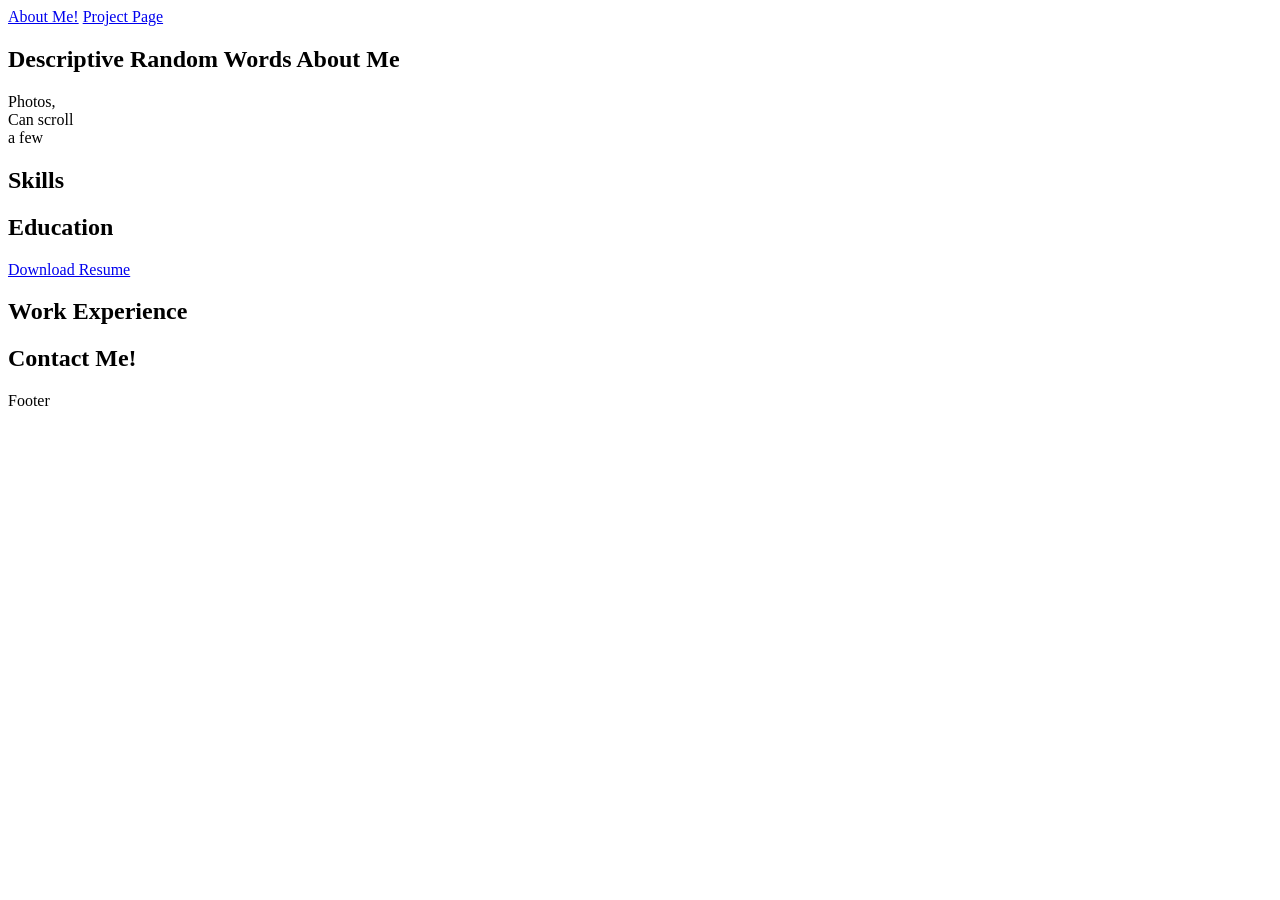
==== index.html @ 54cfce64 "Add files via upload" ====
<!DOCTYPE html>
<html lang="en">
  <head>
    <meta charset="utf-8" />
    <meta name="viewport" content="width=device-width, initial-scale=1.0" />
    <title>Home Page</title>
    <link rel="preconnect" href="https://fonts.googleapis.com" />
    <link rel="preconnect" href="https://fonts.gstatic.com" crossorigin />
    <link href="https://fonts.googleapis.com/css2?family=Playfair+Display:wght@700&family=Lato:wght@300;400;700&display=swap" rel="stylesheet" />
    <link rel="stylesheet" href="scripts/index.css" />
  </head>

  <body>

    <!-- Top nav bar -->
    <header class="top-bar">
      <a href="#about" class="top-link">About Me!</a>
      <a href="projects.html" class="top-link top-right">Project Page</a>
    </header>

    <div class="page-wrapper">

      <!-- ===== ABOUT SECTION ===== -->
      <section class="card" id="about">
        <div class="about-grid">
          <div class="about-text">
            <h1 id="aboutHeading">Descriptive Random Words About Me</h1>
            <p id="aboutBasic" class="about-basic"></p>
          </div>
          <div class="photo-box">
            <div class="photo-scroll" id="photoScroll">
              <!-- Photos injected by JS -->
              <div class="photo-placeholder">Photos,<br/>Can scroll<br/>a few</div>
            </div>
          </div>
        </div>
      </section>

      <!-- ===== SKILLS SECTION ===== -->
      <section class="card" id="skills">
        <h2 class="section-title">Skills</h2>
        <div class="skills-grid" id="skillsGrid">
          <!-- Skill columns injected by JS -->
        </div>
      </section>

      <!-- ===== EXPERIENCE SECTION ===== -->
      <section class="card" id="exp">
        <div class="exp-grid">
          <div class="exp-col">
            <h2 class="col-heading">Education</h2>
            <ul id="eduList" class="plain-list"></ul>
            <a href="#" class="resume-btn" id="resumeBtn">Download Resume</a>
          </div>
          <div class="exp-col">
            <h2 class="col-heading">Work Experience</h2>
            <ul id="workList" class="plain-list"></ul>
          </div>
        </div>
      </section>

      <!-- ===== CONTACT SECTION ===== -->
      <section class="card" id="contact">
        <h2 class="col-heading">Contact Me!</h2>
        <div id="contactArea" class="contact-area">
          <!-- Contact content injected by JS -->
        </div>
      </section>

      <footer class="footer">
        <p id="footerTxt">Footer</p>
      </footer>

    </div><!-- end .page-wrapper -->

    <script src="scripts/index.js" defer></script>
  </body>
</html>
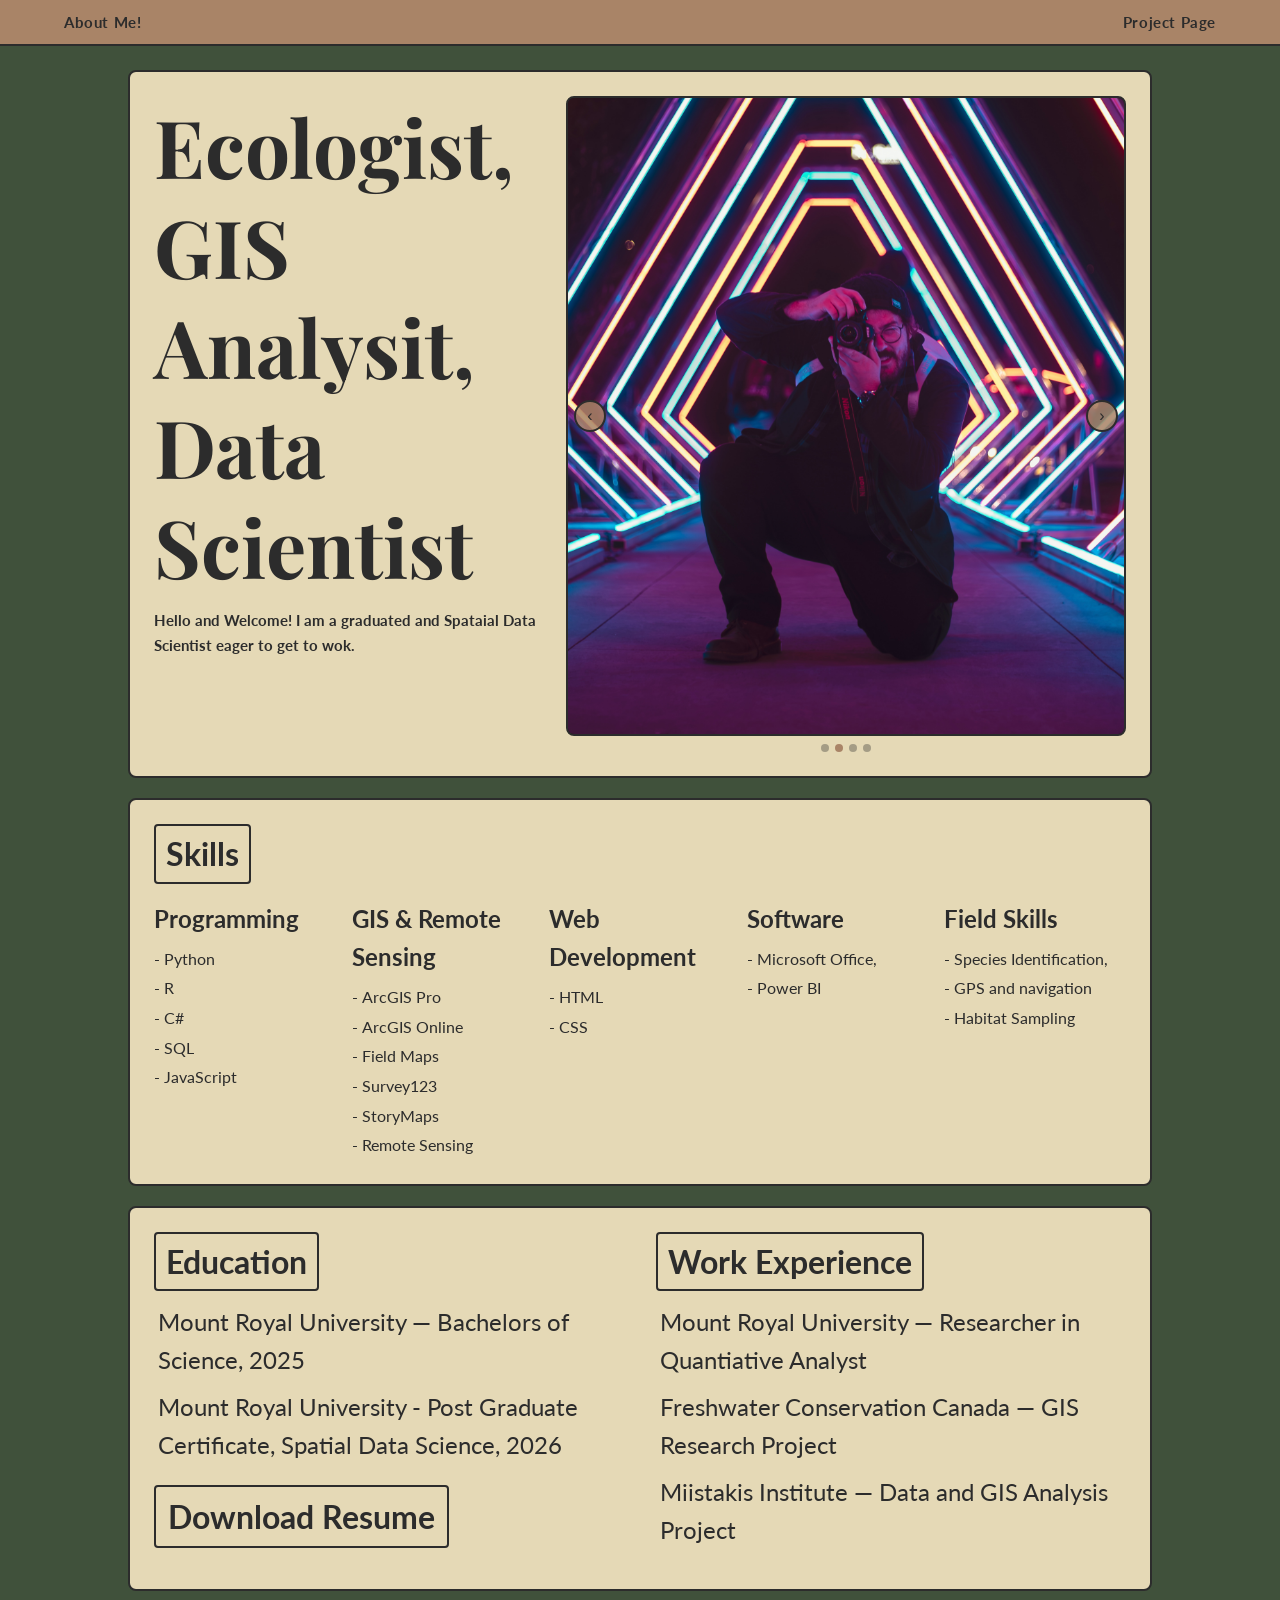
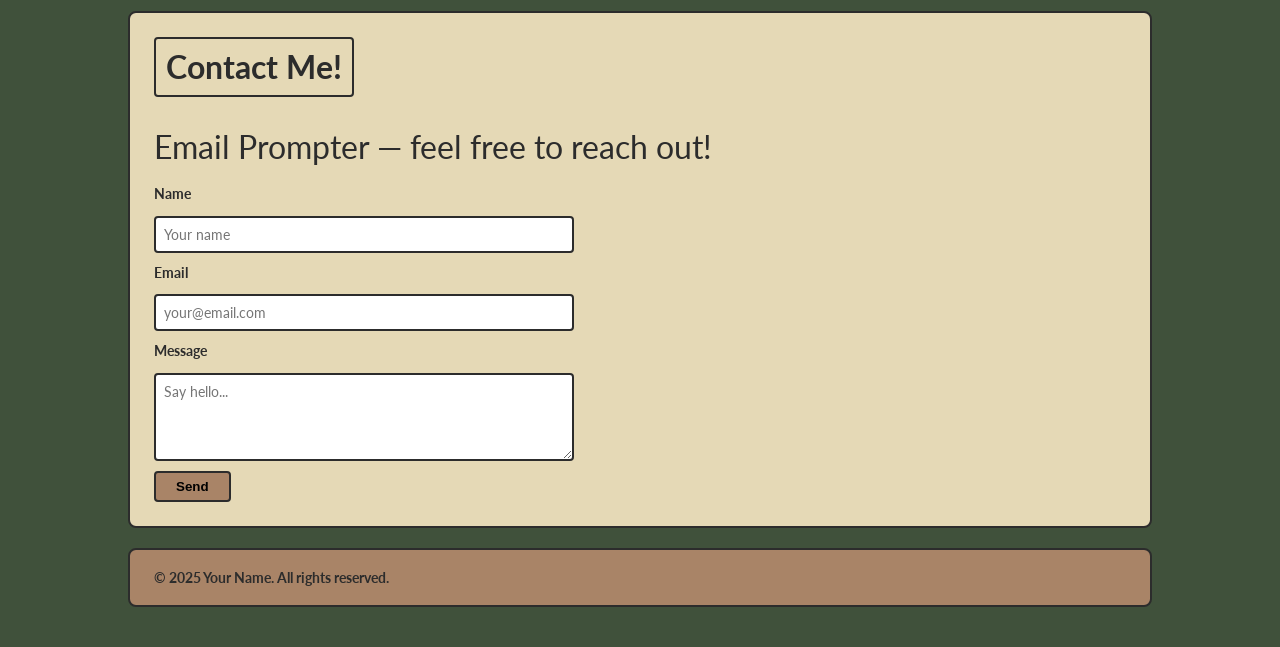
==== commit 0b56d717: "Update stylesheet and script paths to uppercase 'Scripts'" ====
--- a/index.html
+++ b/index.html
@@ -7,7 +7,7 @@
     <link rel="preconnect" href="https://fonts.googleapis.com" />
     <link rel="preconnect" href="https://fonts.gstatic.com" crossorigin />
     <link href="https://fonts.googleapis.com/css2?family=Playfair+Display:wght@700&family=Lato:wght@300;400;700&display=swap" rel="stylesheet" />
-    <link rel="stylesheet" href="scripts/index.css" />
+    <link rel="stylesheet" href="Scripts/index.css" />
   </head>
 
   <body>
@@ -73,6 +73,6 @@
 
     </div><!-- end .page-wrapper -->
 
-    <script src="scripts/index.js" defer></script>
+    <script src="Scripts/index.js" defer></script>
   </body>
 </html>
--- a/Scripts/index.css
+++ b/Scripts/index.css
@@ -0,0 +1,358 @@
+/* ==================================================
+   CSS VARIABLES — earthy natural palette
+   ============================================================== */
+:root {
+  --bg:          #40513B;   /* deep forest green — page background */
+  --card:        #E5D9B6;   /* warm parchment — card backgrounds   */
+  --header:      #a98467;   /* warm tan — header / footer           */
+  --accent:      #609966;   /* mid-green — heading underlines, btns */
+  --text-dark:   #2c2c2c;   /* near-black body text                 */
+  --text-light:  #f5f0e8;   /* off-white for header text            */
+  --border:      #2c2c2c;   /* dark border                          */
+  --radius:      8px;
+  --font-display: 'Playfair Display', Georgia, serif;
+  --font-body:    'Lato', Arial, sans-serif;
+}
+
+/* ========================================================
+   RESET
+   ==================================================== */
+*, *::before, *::after {
+  margin: 0;
+  padding: 0;
+  box-sizing: border-box;
+}
+
+html { scroll-behavior: smooth; }
+
+body {
+  background-color: var(--bg);
+  font-family: var(--font-body);
+  color: var(--text-dark);
+  line-height: 1.6;
+}
+
+a { color: inherit; text-decoration: none; }
+
+/* ================================================
+   TOP NAVIGATION BAR
+   ================================================ */
+.top-bar {
+  display: flex;
+  justify-content: space-between;
+  align-items: center;
+  background-color: var(--header);
+  border-bottom: 2px solid var(--border);
+  padding: 10px 5%;
+  position: sticky;
+  top: 0;
+  z-index: 100;
+}
+
+.top-link {
+  font-family: var(--font-body);
+  font-weight: 700;
+  font-size: 0.95rem;
+  color: var(--text-dark);
+  letter-spacing: 0.04em;
+  transition: opacity 0.2s;
+}
+.top-link:hover { opacity: 0.65; }
+
+/* ==================================================
+   PAGE WRAPPER — side margins
+   =================================================== */
+.page-wrapper {
+  
+  margin: 0 auto;
+  padding: 24px 10% 40px;
+  display: flex;
+  flex-direction: column;
+  gap: 20px;
+}
+
+/* ==================================================
+   SHARED CARD
+   ================================================== */
+.card {
+  background-color: var(--card);
+  border: 2px solid var(--border);
+  border-radius: var(--radius);
+  padding: 24px;
+}
+
+/* ===========================================================
+   ABOUT SECTION
+   ========================================== */
+.about-grid {  display: grid;
+  grid-template-columns: 1fr auto;
+  gap: 10px;
+  align-items: left;
+}
+
+.about-text h1 {
+  font-family: var(--font-display);
+  font-size: 5rem;
+  line-height: 1.25;
+  margin-bottom: 12px;
+  color: var(--text-dark);
+}
+
+.about-basic {
+  font-weight: 700;
+  font-size: 0.95rem;
+  margin-top: 8px;
+}
+
+/* Photo box — carousel */
+.photo-box {
+  width: 560px;
+  flex-shrink: 0;
+}
+
+.photo-scroll {
+  width: 560px;
+  height: 640px;
+  border: 2px solid var(--border);
+  border-radius: var(--radius);
+  overflow: hidden;
+  background: #1a1a1a;
+  position: relative;
+  display: flex;
+  align-items: center;
+  justify-content: center;
+}
+
+/* Each slide */
+.carousel-slide {
+  position: absolute;
+  inset: 0;
+  opacity: 0;
+  transition: opacity 0.6s ease;
+}
+.carousel-slide.active { opacity: 1; }
+.carousel-slide img {
+  width: 100%;
+  height: 100%;
+  object-fit: cover;
+  display: block;
+}
+
+.photo-placeholder {
+  font-size: 0.85rem;
+  color: #aaa;
+  text-align: center;
+  line-height: 1.6;
+}
+
+/* Prev / Next buttons overlaid */
+.carousel-btn {
+  position: absolute;
+  top: 50%;
+  transform: translateY(-50%);
+  background: rgba(169, 132, 103, 0.85);
+  border: 2px solid var(--border);
+  border-radius: 50%;
+  width: 32px;
+  height: 32px;
+  font-size: 1rem;
+  cursor: pointer;
+  z-index: 10;
+  display: flex;
+  align-items: center;
+  justify-content: center;
+  transition: background 0.2s;
+  color: var(--text-dark);
+}
+.carousel-btn:hover { background: var(--header); }
+.carousel-btn.prev { left: 6px; }
+.carousel-btn.next { right: 6px; }
+
+/* Dot indicators */
+.carousel-dots {
+  display: flex;
+  justify-content: center;
+  gap: 6px;
+  margin-top: 8px;
+}
+.carousel-dot {
+  width: 8px;
+  height: 8px;
+  border-radius: 50%;
+  background: var(--border);
+  opacity: 0.35;
+  cursor: pointer;
+  transition: opacity 0.2s;
+  border: none;
+  padding: 0;
+}
+.carousel-dot.active { opacity: 1; background: var(--header); }
+
+/* ========================================================
+   SKILLS SECTION
+   ================================================= */
+.section-title {
+  font-family: var(--font-body);
+  font-size: 2rem;
+  font-weight: 700;
+  border: 2px solid var(--border);
+  display: inline-block;
+  padding: 2px 10px;
+  border-radius: 4px;
+  margin-bottom: 16px;
+}
+
+.skills-grid {
+  display: grid;
+  grid-template-columns: repeat(5, 1fr);
+  gap: 16px;
+  font-size: 3rem;
+}
+
+.skill-col h3 {
+  font-size: 1.5rem;
+  font-weight: 700;
+  margin-bottom: 6px;
+  color: var(--text-dark);
+}
+
+.skill-col ul {
+  list-style: none;
+}
+
+.skill-col ul li {
+  font-size: 1rem;
+  padding: 2px 0;
+}
+
+.skill-col ul li::before {
+  content: "-";
+  margin-right: 4px;
+}
+
+/* =================================================
+   EXPERIENCE SECTION
+   ================================================== */
+.exp-grid {
+  display: grid;
+  grid-template-columns: 1fr 1fr;
+  gap: 32px;
+}
+
+.col-heading {
+  font-family: var(--font-body);
+  font-size: 2rem;
+  font-weight: 700;
+  border: 2px solid var(--border);
+  display: inline-block;
+  padding: 2px 10px;
+  margin-bottom: 12px;
+  border-radius: 4px;
+  background: transparent;
+}
+
+.plain-list {
+  list-style: none;
+  display: flex;
+  flex-direction: column;
+  gap: 8px;
+  margin-bottom: 16px;
+}
+
+.plain-list li {
+  font-size: 1.5rem;
+  padding-left: 4px;
+}
+
+.resume-btn {
+  display: inline-block;
+  border: 2px solid var(--border);
+  padding: 4px 12px;
+  border-radius: 4px;
+  font-size: 2rem;
+  font-weight: 700;
+  background: var(--card);
+  cursor: pointer;
+  transition: background 0.2s, color 0.2s;
+  margin-top: 4px;
+}
+.resume-btn:hover {
+  background: var(--header);
+}
+
+/* =========================================
+   CONTACT SECTION
+   ========================================= */
+.contact-area {
+  margin-top: 12px;
+  font-size: 2rem;
+}
+
+.contact-area form {
+  display: flex;
+  flex-direction: column;
+  gap: 10px;
+  max-width: 420px;
+}
+
+.contact-area label {
+  font-size: 0.85rem;
+  font-weight: 700;
+}
+
+.contact-area input,
+.contact-area textarea {
+  padding: 8px;
+  border: 2px solid var(--border);
+  border-radius: 4px;
+  font-family: var(--font-body);
+  font-size: 0.9rem;
+  background: #fff;
+  resize: vertical;
+}
+
+.contact-area button {
+  align-self: flex-start;
+  padding: 6px 20px;
+  background: var(--header);
+  border: 2px solid var(--border);
+  border-radius: 4px;
+  font-weight: 700;
+  cursor: pointer;
+  transition: background 0.2s;
+}
+.contact-area button:hover { background: var(--accent); color: #fff; }
+
+/* =========================================
+   FOOTER
+   ========================================= */
+.footer {
+  background-color: var(--header);
+  border: 2px solid var(--border);
+  border-radius: var(--radius);
+  padding: 16px 24px;
+  font-weight: 700;
+  font-size: 0.9rem;
+}
+
+/* =========================================
+   RESPONSIVE — collapse to single column
+   ========================================= */
+@media (max-width: 640px) {
+  .about-grid {
+    grid-template-columns: 1fr;
+  }
+  .photo-box {
+    width: 100%;
+  }
+  .photo-scroll {
+    width: 100%;
+  }
+  .exp-grid {
+    grid-template-columns: 1fr;
+    gap: 20px;
+  }
+  .skills-grid {
+    grid-template-columns: repeat(2, 1fr);
+  }
+}
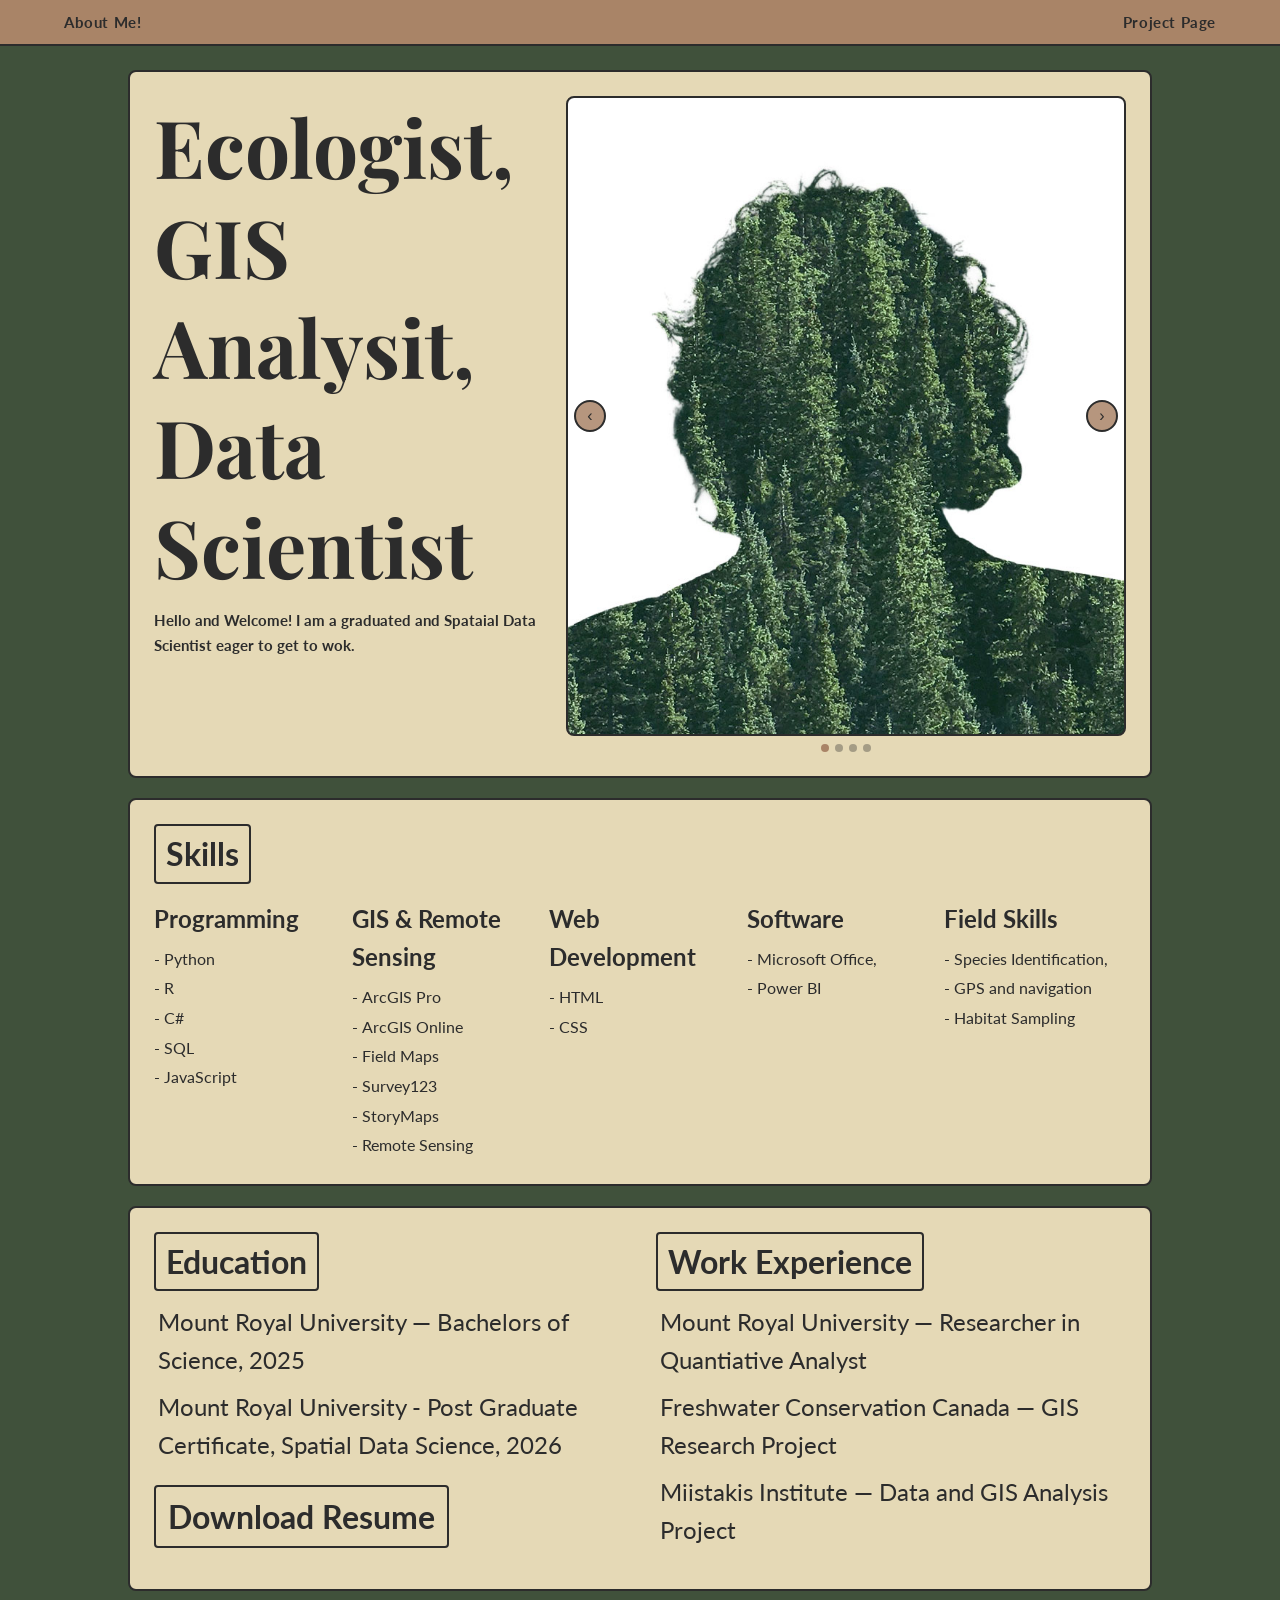
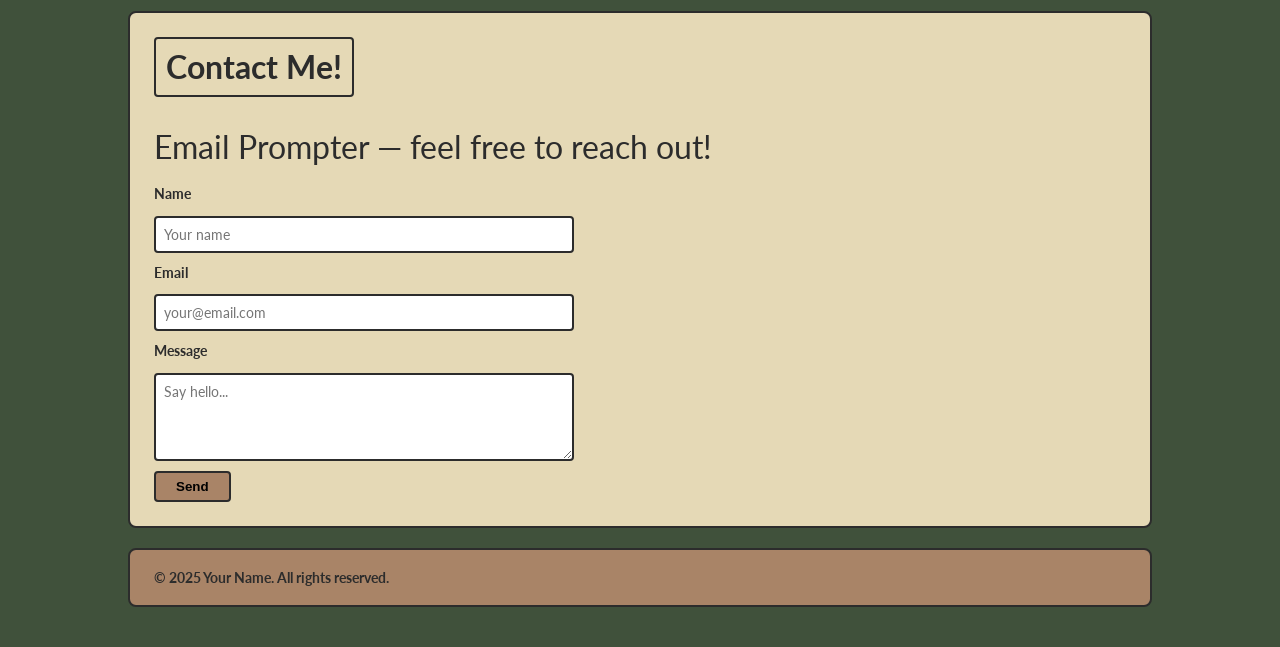
==== commit ab1ed562: "Add files via upload" ====
--- a/index.html
+++ b/index.html
@@ -68,7 +68,7 @@
       </section>
 
       <footer class="footer">
-        <p id="footerTxt">Footer</p>
+        <p id="footerTxt">foot2</p>
       </footer>
 
     </div><!-- end .page-wrapper -->
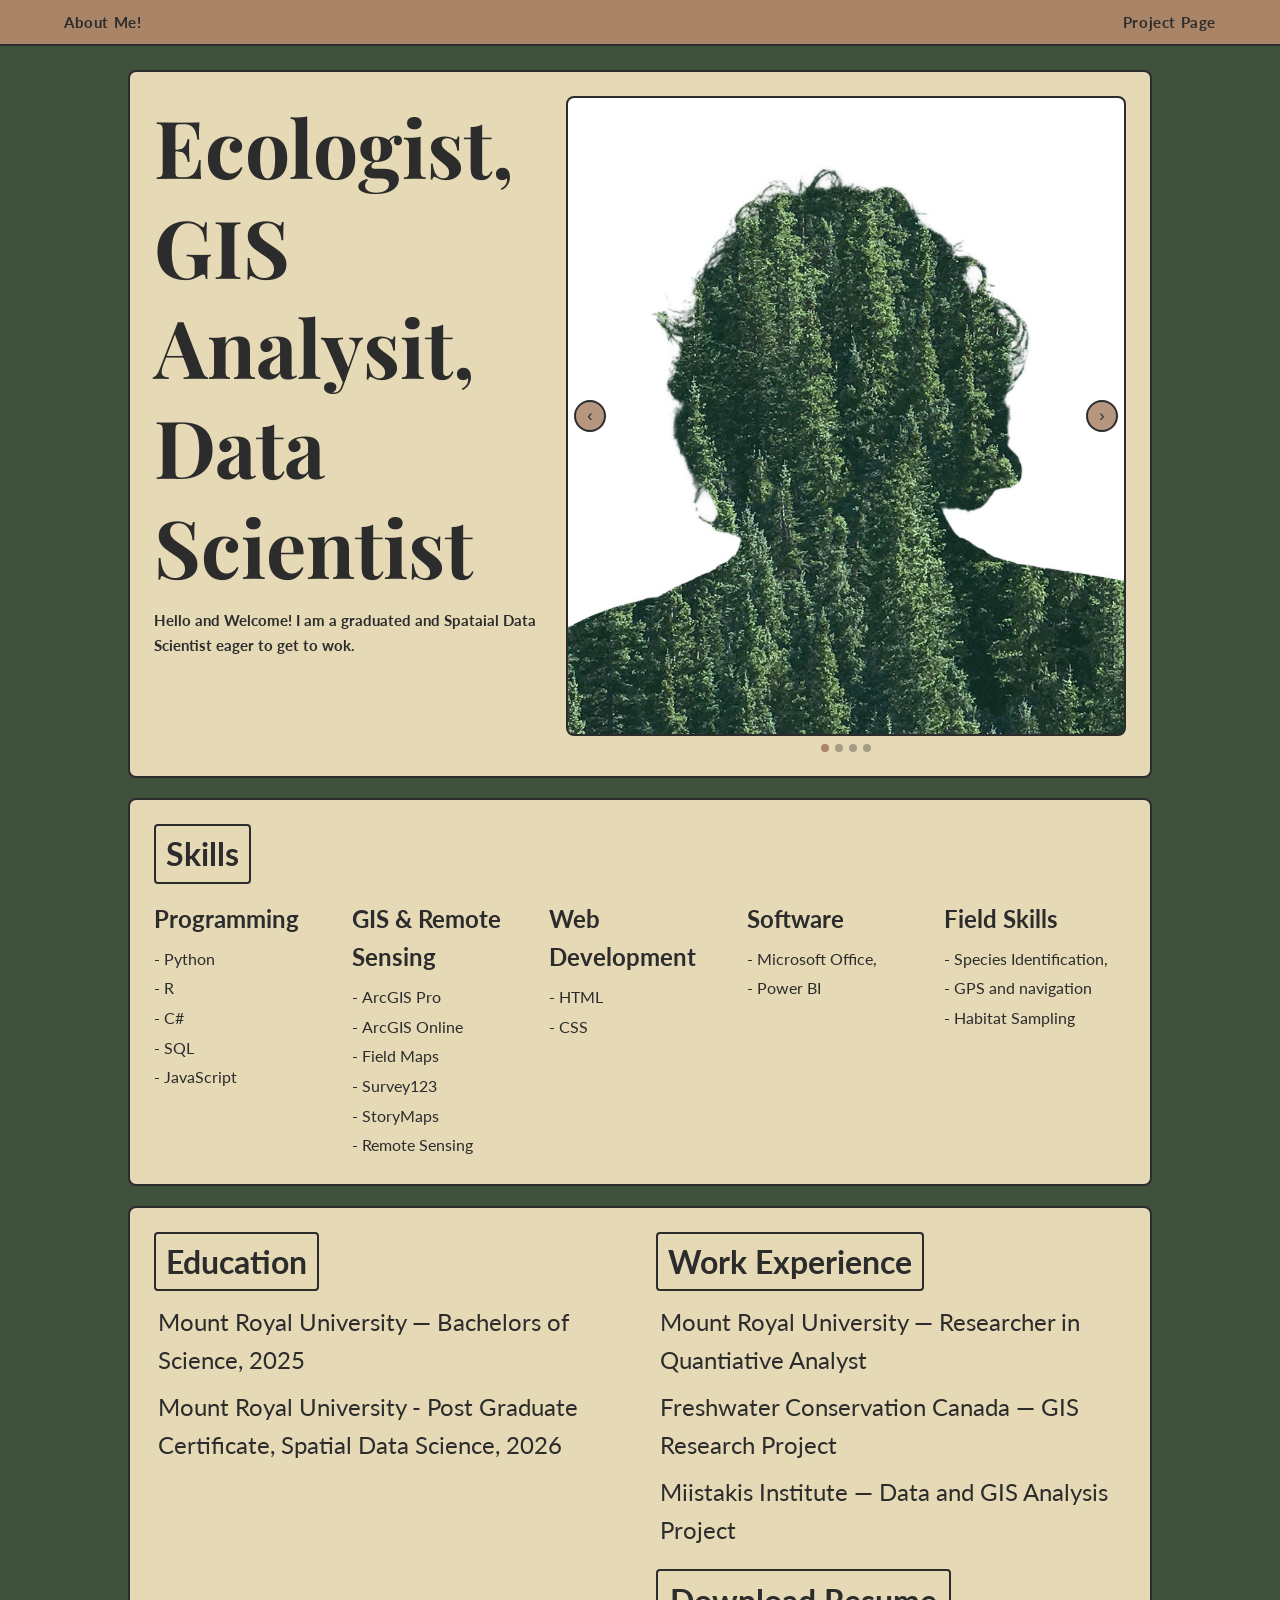
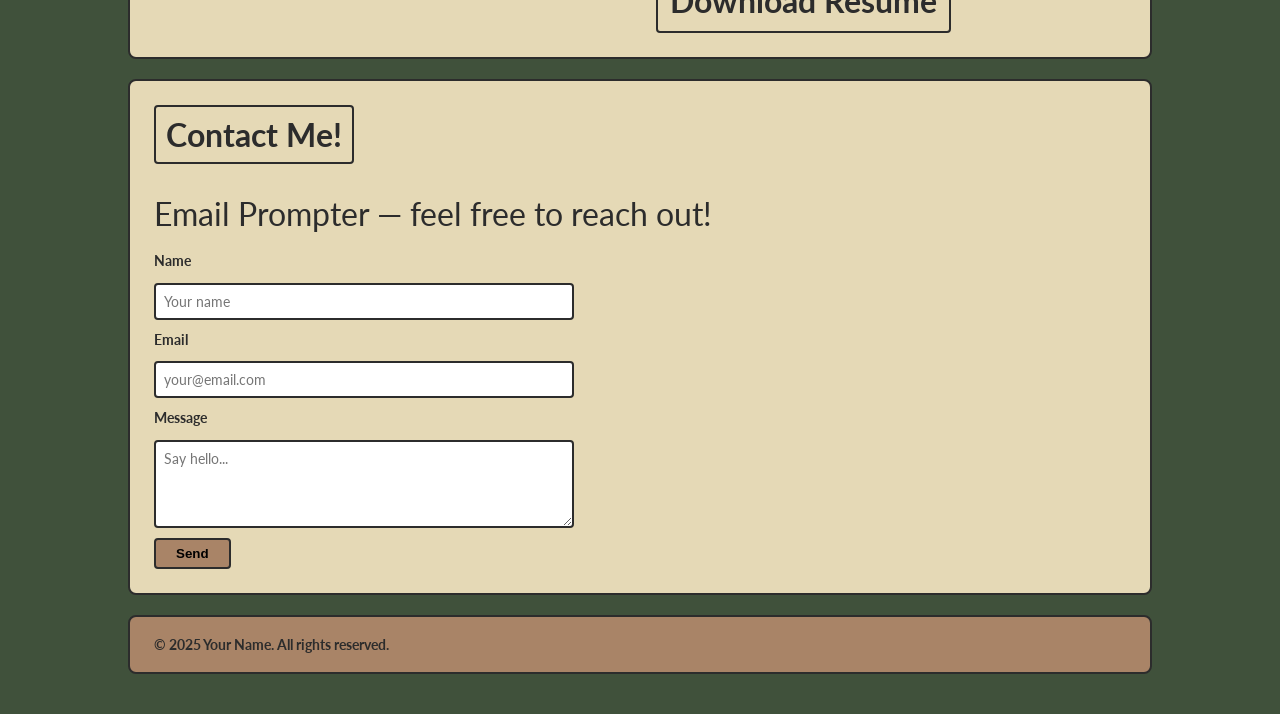
==== commit eda7c4b3: "Add files via upload" ====
--- a/index.html
+++ b/index.html
@@ -50,11 +50,11 @@
           <div class="exp-col">
             <h2 class="col-heading">Education</h2>
             <ul id="eduList" class="plain-list"></ul>
-            <a href="#" class="resume-btn" id="resumeBtn">Download Resume</a>
           </div>
           <div class="exp-col">
             <h2 class="col-heading">Work Experience</h2>
             <ul id="workList" class="plain-list"></ul>
+            <a href="#" class="resume-btn" id="resumeBtn">Download Resume</a>
           </div>
         </div>
       </section>
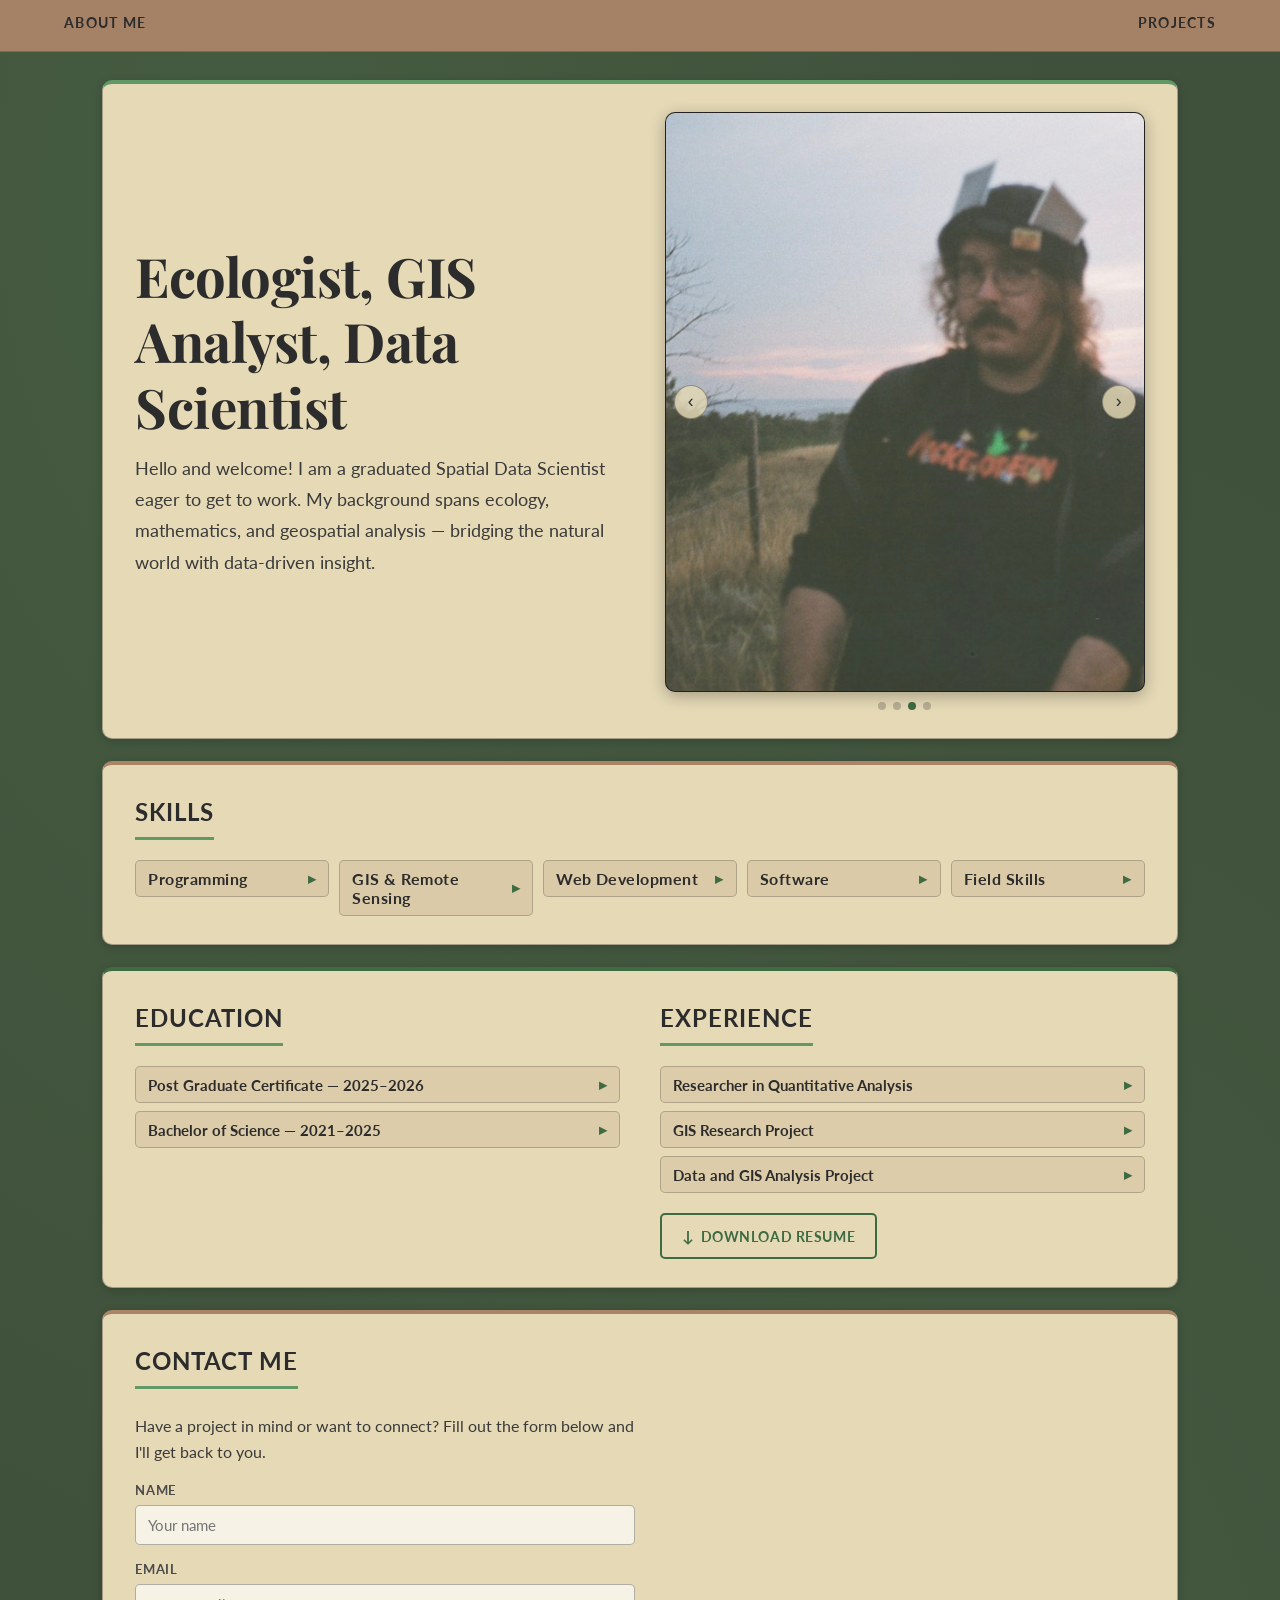
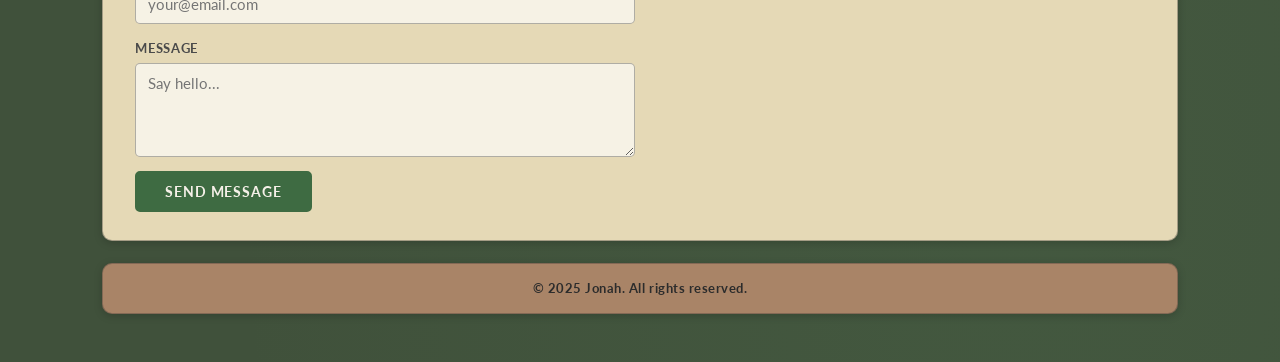
==== commit 276ab890: "Add files via upload" ====
--- a/index.html
+++ b/index.html
@@ -6,7 +6,7 @@
     <title>Home Page</title>
     <link rel="preconnect" href="https://fonts.googleapis.com" />
     <link rel="preconnect" href="https://fonts.gstatic.com" crossorigin />
-    <link href="https://fonts.googleapis.com/css2?family=Playfair+Display:wght@700&family=Lato:wght@300;400;700&display=swap" rel="stylesheet" />
+    <link href="https://fonts.googleapis.com/css2?family=Playfair+Display:ital,wght@0,700;1,400&family=Lato:wght@300;400;700&display=swap" rel="stylesheet" />
     <link rel="stylesheet" href="Scripts/index.css" />
   </head>
 
@@ -14,8 +14,8 @@
 
     <!-- Top nav bar -->
     <header class="top-bar">
-      <a href="#about" class="top-link">About Me!</a>
-      <a href="projects.html" class="top-link top-right">Project Page</a>
+      <a href="#about" class="top-link">About Me</a>
+      <a href="projects.html" class="top-link top-right">Projects</a>
     </header>
 
     <div class="page-wrapper">
@@ -29,7 +29,6 @@
           </div>
           <div class="photo-box">
             <div class="photo-scroll" id="photoScroll">
-              <!-- Photos injected by JS -->
               <div class="photo-placeholder">Photos,<br/>Can scroll<br/>a few</div>
             </div>
           </div>
@@ -52,7 +51,7 @@
             <ul id="eduList" class="plain-list"></ul>
           </div>
           <div class="exp-col">
-            <h2 class="col-heading">Work Experience</h2>
+            <h2 class="col-heading">Experience</h2>
             <ul id="workList" class="plain-list"></ul>
             <a href="#" class="resume-btn" id="resumeBtn">Download Resume</a>
           </div>
@@ -61,7 +60,7 @@
 
       <!-- ===== CONTACT SECTION ===== -->
       <section class="card" id="contact">
-        <h2 class="col-heading">Contact Me!</h2>
+        <h2 class="col-heading">Contact Me</h2>
         <div id="contactArea" class="contact-area">
           <!-- Contact content injected by JS -->
         </div>
--- a/Scripts/index.css
+++ b/Scripts/index.css
@@ -1,20 +1,24 @@
 /* ==================================================
    CSS VARIABLES — earthy natural palette
-   ============================================================== */
+   ================================================== */
 :root {
-  --bg:          #40513B;   /* deep forest green — page background */
-  --card:        #E5D9B6;   /* warm parchment — card backgrounds   */
-  --header:      #a98467;   /* warm tan — header / footer           */
-  --accent:      #609966;   /* mid-green — heading underlines, btns */
-  --text-dark:   #2c2c2c;   /* near-black body text                 */
-  --text-light:  #f5f0e8;   /* off-white for header text            */
-  --border:      #2c2c2c;   /* dark border                          */
-  --radius:      8px;
+  --bg:           #40513B;
+  --card:         #E5D9B6;
+  --header:       #a98467;
+  --accent:       #609966;
+  --accent-dark:  #3e6b42;
+  --text-dark:    #2c2c2c;
+  --text-light:   #f5f0e8;
+  --border:       #2c2c2c;
+  --border-soft:  rgba(44,44,44,0.25);
+  --radius:       10px;
+  --radius-sm:    5px;
   --font-display: 'Playfair Display', Georgia, serif;
   --font-body:    'Lato', Arial, sans-serif;
-}
-
-/* ========================================================
+  --shadow-card:  0 2px 8px rgba(0,0,0,0.18);
+}
+
+/* ====================================================
    RESET
    ==================================================== */
 *, *::before, *::after {
@@ -27,6 +31,9 @@
 
 body {
   background-color: var(--bg);
+  background-image:
+    radial-gradient(ellipse at 20% 10%, rgba(96,153,102,0.15) 0%, transparent 55%),
+    radial-gradient(ellipse at 80% 90%, rgba(96,153,102,0.10) 0%, transparent 55%);
   font-family: var(--font-body);
   color: var(--text-dark);
   line-height: 1.6;
@@ -34,16 +41,18 @@
 
 a { color: inherit; text-decoration: none; }
 
-/* ================================================
+/* ====================================================
    TOP NAVIGATION BAR
-   ================================================ */
+   ==================================================== */
 .top-bar {
   display: flex;
   justify-content: space-between;
   align-items: center;
-  background-color: var(--header);
-  border-bottom: 2px solid var(--border);
-  padding: 10px 5%;
+  background-color: rgba(169, 132, 103, 0.97);
+  backdrop-filter: blur(6px);
+  -webkit-backdrop-filter: blur(6px);
+  border-bottom: 1px solid rgba(44,44,44,0.3);
+  padding: 12px 5%;
   position: sticky;
   top: 0;
   z-index: 100;
@@ -52,83 +61,103 @@
 .top-link {
   font-family: var(--font-body);
   font-weight: 700;
-  font-size: 0.95rem;
-  color: var(--text-dark);
-  letter-spacing: 0.04em;
-  transition: opacity 0.2s;
-}
-.top-link:hover { opacity: 0.65; }
-
-/* ==================================================
-   PAGE WRAPPER — side margins
-   =================================================== */
+  font-size: 0.88rem;
+  color: var(--text-dark);
+  letter-spacing: 0.09em;
+  text-transform: uppercase;
+  transition: color 0.2s, opacity 0.2s;
+  padding-bottom: 2px;
+  border-bottom: 2px solid transparent;
+}
+.top-link:hover {
+  border-bottom-color: var(--accent-dark);
+  color: var(--accent-dark);
+}
+
+/* ====================================================
+   PAGE WRAPPER
+   ==================================================== */
 .page-wrapper {
-  
   margin: 0 auto;
-  padding: 24px 10% 40px;
+  padding: 28px 8% 48px;
   display: flex;
   flex-direction: column;
-  gap: 20px;
-}
-
-/* ==================================================
+  gap: 22px;
+  max-width: 1400px;
+}
+
+/* ====================================================
    SHARED CARD
-   ================================================== */
+   ==================================================== */
 .card {
   background-color: var(--card);
-  border: 2px solid var(--border);
+  border: 1px solid rgba(44,44,44,0.35);
   border-radius: var(--radius);
-  padding: 24px;
-}
-
-/* ===========================================================
+  padding: 28px 32px;
+  box-shadow: var(--shadow-card);
+  position: relative;
+  overflow: hidden;
+}
+
+/* Subtle top-accent stripe per section */
+#about  { border-top: 4px solid var(--accent); }
+#skills { border-top: 4px solid var(--header); }
+#exp    { border-top: 4px solid var(--accent-dark); }
+#contact{ border-top: 4px solid var(--header); }
+
+/* ====================================================
    ABOUT SECTION
-   ========================================== */
-.about-grid {  display: grid;
+   ==================================================== */
+.about-grid {
+  display: grid;
   grid-template-columns: 1fr auto;
-  gap: 10px;
-  align-items: left;
+  gap: 32px;
+  align-items: center;
 }
 
 .about-text h1 {
   font-family: var(--font-display);
-  font-size: 5rem;
-  line-height: 1.25;
-  margin-bottom: 12px;
-  color: var(--text-dark);
+  font-size: 3.4rem;
+  line-height: 1.2;
+  margin-bottom: 14px;
+  color: var(--text-dark);
+  letter-spacing: -0.01em;
 }
 
 .about-basic {
-  font-weight: 700;
-  font-size: 0.95rem;
-  margin-top: 8px;
+  font-weight: 400;
+  font-size: 1.15rem;
+  margin-top: 10px;
+  color: #3a3a3a;
+  max-width: 520px;
+  line-height: 1.7;
 }
 
 /* Photo box — carousel */
 .photo-box {
-  width: 560px;
+  width: 480px;
   flex-shrink: 0;
 }
 
 .photo-scroll {
-  width: 560px;
-  height: 640px;
-  border: 2px solid var(--border);
+  width: 480px;
+  height: 580px;
+  border: 1px solid var(--border-soft);
   border-radius: var(--radius);
   overflow: hidden;
-  background: #1a1a1a;
+  background: #1e1e1e;
   position: relative;
   display: flex;
   align-items: center;
   justify-content: center;
-}
-
-/* Each slide */
+  box-shadow: 0 4px 16px rgba(0,0,0,0.28);
+}
+
 .carousel-slide {
   position: absolute;
   inset: 0;
   opacity: 0;
-  transition: opacity 0.6s ease;
+  transition: opacity 0.7s ease;
 }
 .carousel-slide.active { opacity: 1; }
 .carousel-slide img {
@@ -140,22 +169,21 @@
 
 .photo-placeholder {
   font-size: 0.85rem;
-  color: #aaa;
+  color: #888;
   text-align: center;
-  line-height: 1.6;
-}
-
-/* Prev / Next buttons overlaid */
+  line-height: 1.8;
+}
+
 .carousel-btn {
   position: absolute;
   top: 50%;
   transform: translateY(-50%);
-  background: rgba(169, 132, 103, 0.85);
-  border: 2px solid var(--border);
+  background: rgba(229,217,182,0.82);
+  border: 1px solid rgba(44,44,44,0.4);
   border-radius: 50%;
-  width: 32px;
-  height: 32px;
-  font-size: 1rem;
+  width: 34px;
+  height: 34px;
+  font-size: 1.1rem;
   cursor: pointer;
   z-index: 10;
   display: flex;
@@ -164,193 +192,308 @@
   transition: background 0.2s;
   color: var(--text-dark);
 }
-.carousel-btn:hover { background: var(--header); }
-.carousel-btn.prev { left: 6px; }
-.carousel-btn.next { right: 6px; }
-
-/* Dot indicators */
+.carousel-btn:hover { background: var(--card); }
+.carousel-btn.prev { left: 8px; }
+.carousel-btn.next { right: 8px; }
+
 .carousel-dots {
   display: flex;
   justify-content: center;
-  gap: 6px;
-  margin-top: 8px;
+  gap: 7px;
+  margin-top: 10px;
 }
 .carousel-dot {
   width: 8px;
   height: 8px;
   border-radius: 50%;
   background: var(--border);
-  opacity: 0.35;
+  opacity: 0.25;
   cursor: pointer;
-  transition: opacity 0.2s;
+  transition: opacity 0.2s, background 0.2s;
   border: none;
   padding: 0;
 }
-.carousel-dot.active { opacity: 1; background: var(--header); }
-
-/* ========================================================
+.carousel-dot.active { opacity: 1; background: var(--accent-dark); }
+
+/* ====================================================
+   SECTION HEADINGS — shared style
+   ==================================================== */
+.section-title,
+.col-heading {
+  font-family: var(--font-body);
+  font-size: 1.5rem;
+  font-weight: 700;
+  letter-spacing: 0.04em;
+  text-transform: uppercase;
+  color: var(--text-dark);
+  display: inline-block;
+  padding-bottom: 6px;
+  border-bottom: 3px solid var(--accent);
+  margin-bottom: 20px;
+  background: none;
+  border-radius: 0;
+  border-top: none;
+  border-left: none;
+  border-right: none;
+}
+
+/* ====================================================
    SKILLS SECTION
-   ================================================= */
-.section-title {
-  font-family: var(--font-body);
-  font-size: 2rem;
-  font-weight: 700;
-  border: 2px solid var(--border);
-  display: inline-block;
-  padding: 2px 10px;
-  border-radius: 4px;
-  margin-bottom: 16px;
-}
-
+   ==================================================== */
 .skills-grid {
   display: grid;
   grid-template-columns: repeat(5, 1fr);
-  gap: 16px;
-  font-size: 3rem;
-}
-
-.skill-col h3 {
-  font-size: 1.5rem;
-  font-weight: 700;
-  margin-bottom: 6px;
-  color: var(--text-dark);
-}
-
-.skill-col ul {
+  gap: 10px;
+  align-items: start;
+}
+
+.skill-col {
+  position: relative;
+}
+
+.skill-toggle {
+  width: 100%;
+  font-family: var(--font-body);
+  font-size: 1rem;
+  font-weight: 700;
+  color: var(--text-dark);
+  background: rgba(169,132,103,0.18);
+  border: 1px solid var(--border-soft);
+  border-radius: var(--radius-sm);
+  padding: 8px 12px;
+  cursor: pointer;
+  display: flex;
+  gap: 6px;
+  align-items: center;
+  justify-content: space-between;
+  text-align: left;
+  letter-spacing: 0.03em;
+  transition: background 0.2s, border-color 0.2s;
+}
+.skill-toggle:hover { background: rgba(96,153,102,0.22); border-color: var(--accent); }
+.skill-toggle[aria-expanded="true"] {
+  background: rgba(96,153,102,0.28);
+  border-color: var(--accent);
+}
+
+.skill-arrow {
+  font-size: 0.95rem;
+  flex-shrink: 0;
+  color: var(--accent-dark);
+}
+
+.skill-list {
   list-style: none;
-}
-
-.skill-col ul li {
-  font-size: 1rem;
-  padding: 2px 0;
-}
-
-.skill-col ul li::before {
-  content: "-";
-  margin-right: 4px;
-}
-
-/* =================================================
+  padding: 8px 4px 2px 8px;
+}
+.skill-list[hidden] { display: none; }
+
+.skill-list li {
+  font-size: 0.92rem;
+  padding: 3px 0;
+  color: #3a3a3a;
+  display: flex;
+  align-items: center;
+  gap: 6px;
+}
+.skill-list li::before {
+  content: "";
+  display: inline-block;
+  width: 5px;
+  height: 5px;
+  border-radius: 50%;
+  background: var(--accent);
+  flex-shrink: 0;
+}
+
+/* ====================================================
    EXPERIENCE SECTION
-   ================================================== */
+   ==================================================== */
 .exp-grid {
   display: grid;
   grid-template-columns: 1fr 1fr;
-  gap: 32px;
-}
-
-.col-heading {
-  font-family: var(--font-body);
-  font-size: 2rem;
-  font-weight: 700;
-  border: 2px solid var(--border);
-  display: inline-block;
-  padding: 2px 10px;
-  margin-bottom: 12px;
-  border-radius: 4px;
-  background: transparent;
-}
+  gap: 40px;
+}
+
+.exp-col { }
 
 .plain-list {
   list-style: none;
   display: flex;
   flex-direction: column;
   gap: 8px;
-  margin-bottom: 16px;
-}
-
-.plain-list li {
-  font-size: 1.5rem;
-  padding-left: 4px;
-}
+  margin-bottom: 20px;
+}
+
+.exp-toggle {
+  width: 100%;
+  text-align: left;
+  font-family: var(--font-body);
+  font-size: 0.95rem;
+  font-weight: 700;
+  color: var(--text-dark);
+  background: rgba(169,132,103,0.15);
+  border: 1px solid var(--border-soft);
+  border-radius: var(--radius-sm);
+  padding: 8px 12px;
+  cursor: pointer;
+  display: flex;
+  justify-content: space-between;
+  align-items: center;
+  gap: 8px;
+  transition: background 0.2s, border-color 0.2s;
+}
+.exp-toggle:hover { background: rgba(96,153,102,0.22); border-color: var(--accent); }
+.exp-toggle[aria-expanded="true"] {
+  background: rgba(96,153,102,0.28);
+  border-color: var(--accent);
+}
+
+.exp-details {
+  font-size: 0.9rem;
+  padding: 8px 12px 4px;
+  color: #3a3a3a;
+  line-height: 1.6;
+  border-left: 3px solid var(--accent);
+  margin-top: 4px;
+}
+.exp-details[hidden] { display: none; }
 
 .resume-btn {
-  display: inline-block;
-  border: 2px solid var(--border);
-  padding: 4px 12px;
-  border-radius: 4px;
-  font-size: 2rem;
-  font-weight: 700;
-  background: var(--card);
+  display: inline-flex;
+  align-items: center;
+  gap: 6px;
+  border: 2px solid var(--accent-dark);
+  padding: 8px 20px;
+  border-radius: var(--radius-sm);
+  font-size: 0.9rem;
+  font-weight: 700;
+  letter-spacing: 0.04em;
+  text-transform: uppercase;
+  background: transparent;
+  color: var(--accent-dark);
   cursor: pointer;
   transition: background 0.2s, color 0.2s;
+}
+.resume-btn:hover {
+  background: var(--accent-dark);
+  color: var(--text-light);
+}
+.resume-btn::before {
+  content: "↓";
+  font-size: 1rem;
+}
+
+/* ====================================================
+   CONTACT SECTION
+   ==================================================== */
+.contact-area {
   margin-top: 4px;
-}
-.resume-btn:hover {
-  background: var(--header);
-}
-
-/* =========================================
-   CONTACT SECTION
-   ========================================= */
-.contact-area {
-  margin-top: 12px;
-  font-size: 2rem;
-}
-
-.contact-area form {
-  display: flex;
-  flex-direction: column;
-  gap: 10px;
-  max-width: 420px;
+  font-size: 1rem;
+  max-width: 500px;
 }
 
 .contact-area label {
-  font-size: 0.85rem;
-  font-weight: 700;
+  font-size: 0.82rem;
+  font-weight: 700;
+  letter-spacing: 0.05em;
+  text-transform: uppercase;
+  color: #4a4a4a;
+  display: block;
+  margin-bottom: 4px;
 }
 
 .contact-area input,
 .contact-area textarea {
-  padding: 8px;
-  border: 2px solid var(--border);
-  border-radius: 4px;
-  font-family: var(--font-body);
-  font-size: 0.9rem;
-  background: #fff;
+  width: 100%;
+  padding: 10px 12px;
+  border: 1px solid rgba(44,44,44,0.35);
+  border-radius: var(--radius-sm);
+  font-family: var(--font-body);
+  font-size: 0.95rem;
+  background: rgba(255,255,255,0.65);
   resize: vertical;
+  transition: border-color 0.2s, background 0.2s;
+  display: block;
+  margin-bottom: 14px;
+}
+.contact-area input:focus,
+.contact-area textarea:focus {
+  outline: none;
+  border-color: var(--accent);
+  background: rgba(255,255,255,0.9);
 }
 
 .contact-area button {
-  align-self: flex-start;
-  padding: 6px 20px;
-  background: var(--header);
-  border: 2px solid var(--border);
-  border-radius: 4px;
-  font-weight: 700;
+  padding: 10px 28px;
+  background: var(--accent-dark);
+  border: 2px solid var(--accent-dark);
+  border-radius: var(--radius-sm);
+  color: var(--text-light);
+  font-family: var(--font-body);
+  font-weight: 700;
+  font-size: 0.88rem;
+  letter-spacing: 0.06em;
+  text-transform: uppercase;
   cursor: pointer;
-  transition: background 0.2s;
-}
-.contact-area button:hover { background: var(--accent); color: #fff; }
-
-/* =========================================
+  transition: background 0.2s, color 0.2s;
+}
+.contact-area button:hover {
+  background: var(--accent);
+  border-color: var(--accent);
+}
+
+/* ====================================================
    FOOTER
-   ========================================= */
+   ==================================================== */
 .footer {
   background-color: var(--header);
-  border: 2px solid var(--border);
+  border: 1px solid rgba(44,44,44,0.3);
   border-radius: var(--radius);
-  padding: 16px 24px;
-  font-weight: 700;
-  font-size: 0.9rem;
-}
-
-/* =========================================
-   RESPONSIVE — collapse to single column
-   ========================================= */
+  padding: 14px 24px;
+  font-weight: 700;
+  font-size: 0.82rem;
+  letter-spacing: 0.04em;
+  text-align: center;
+  color: var(--text-dark);
+  box-shadow: var(--shadow-card);
+}
+
+/* ====================================================
+   RESPONSIVE
+   ==================================================== */
+@media (max-width: 900px) {
+  .skills-grid {
+    grid-template-columns: repeat(3, 1fr);
+  }
+}
+
 @media (max-width: 640px) {
+  .page-wrapper {
+    padding: 16px 4% 36px;
+  }
+  .card {
+    padding: 20px 16px;
+  }
   .about-grid {
     grid-template-columns: 1fr;
   }
+  .about-text h1 {
+    font-size: 2rem;
+  }
+  .about-basic {
+    font-size: 0.95rem;
+  }
   .photo-box {
     width: 100%;
   }
   .photo-scroll {
     width: 100%;
+    height: 260px;
   }
   .exp-grid {
     grid-template-columns: 1fr;
-    gap: 20px;
+    gap: 24px;
   }
   .skills-grid {
     grid-template-columns: repeat(2, 1fr);
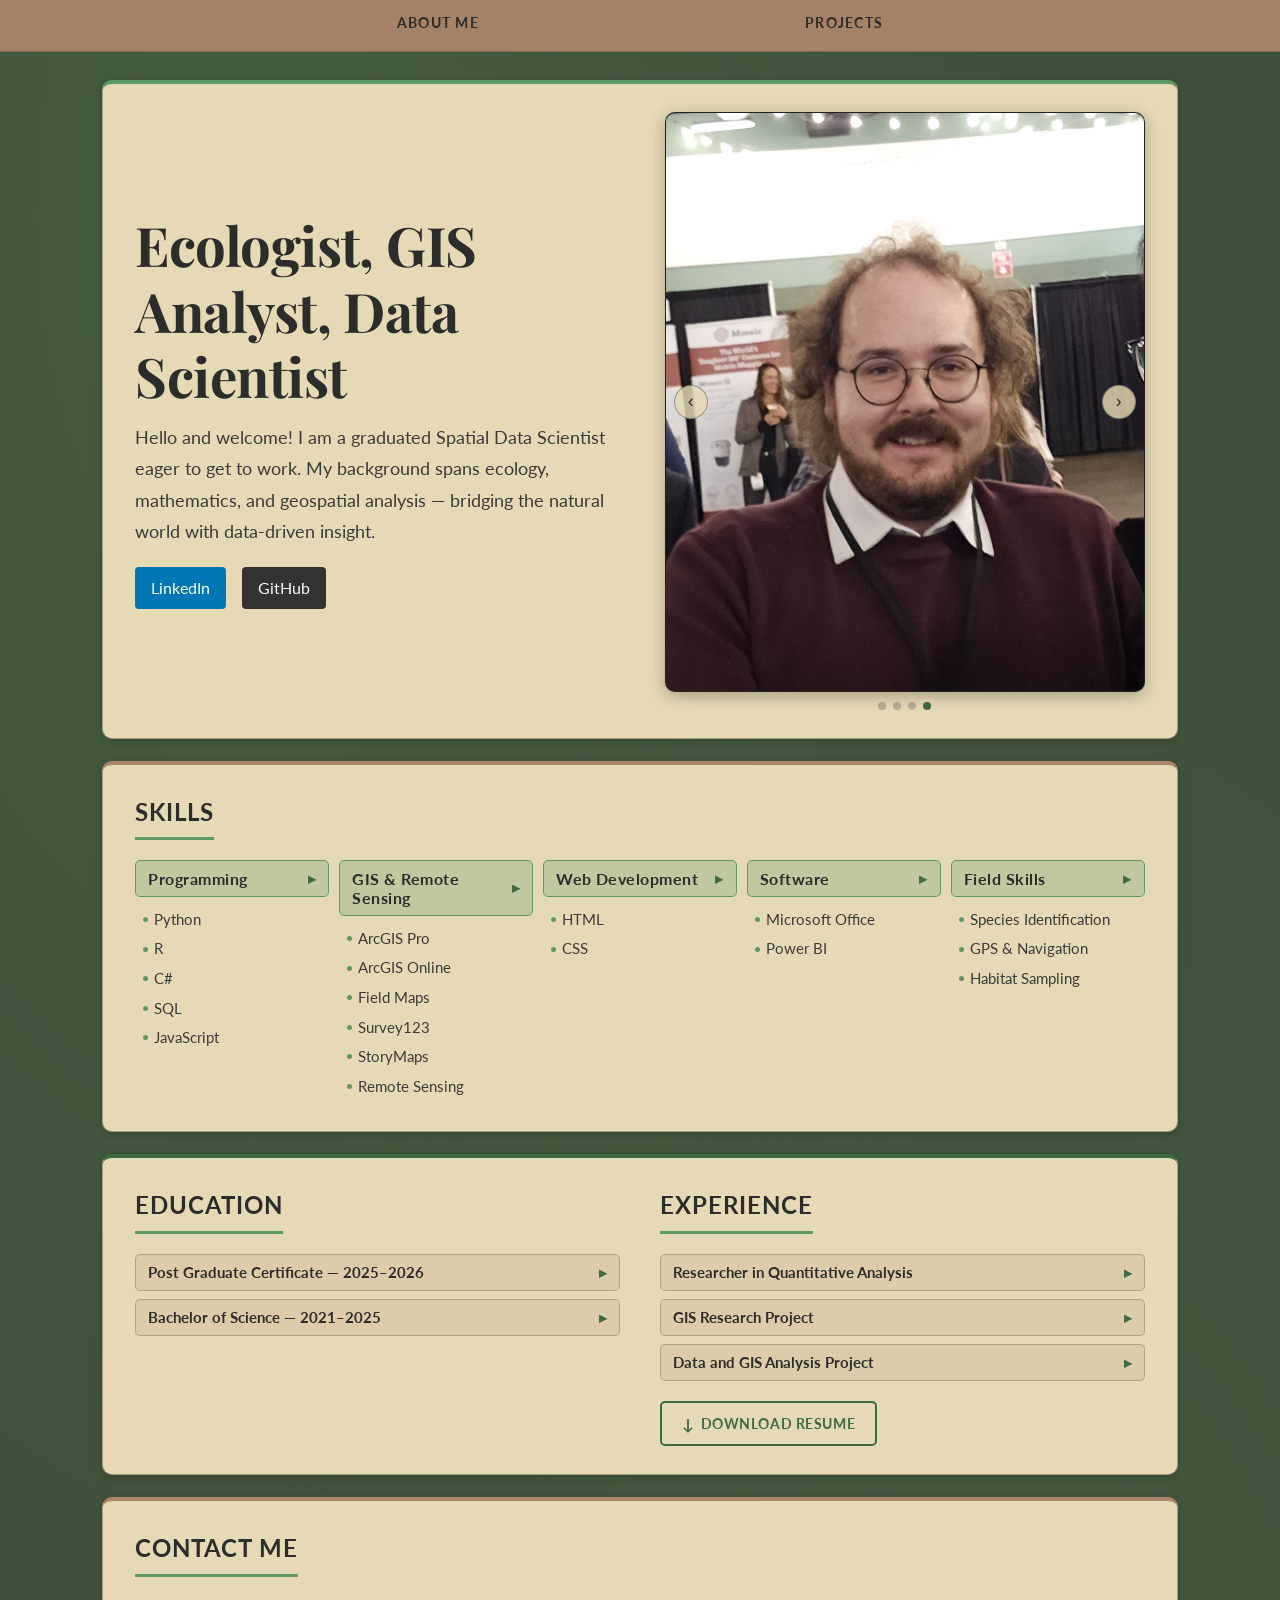
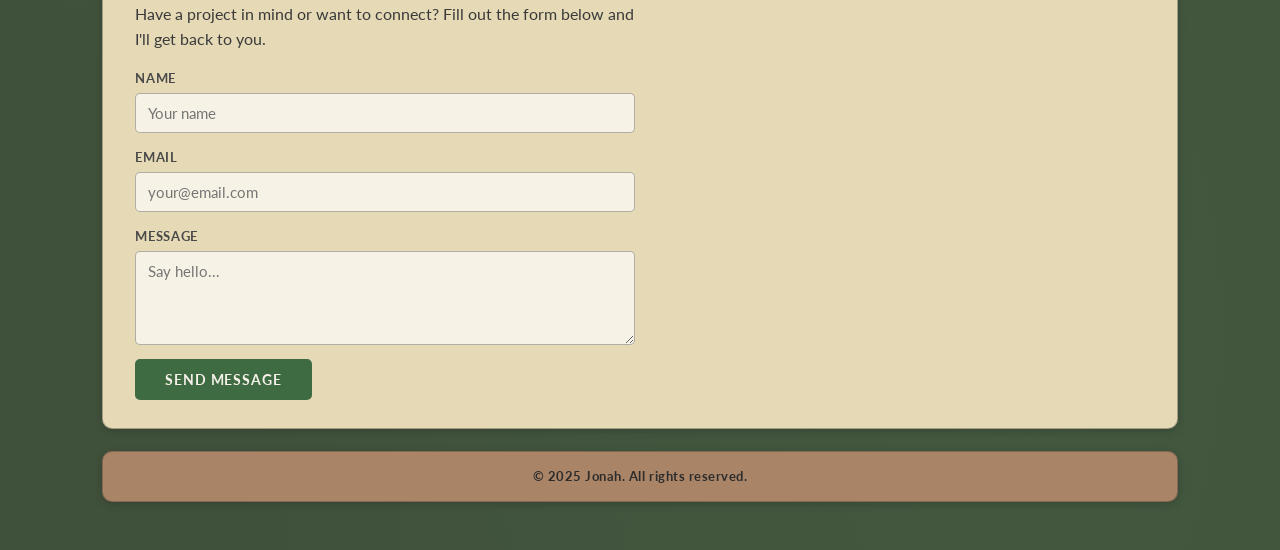
==== commit dd9eb22b: "Add files via upload" ====
--- a/index.html
+++ b/index.html
@@ -26,6 +26,10 @@
           <div class="about-text">
             <h1 id="aboutHeading">Descriptive Random Words About Me</h1>
             <p id="aboutBasic" class="about-basic"></p>
+            <div class = "socialbutts">
+              <a href="https://www.linkedin.com/in/jonah-lamouruex-ecogis?utm_source=share_via&utm_content=profile&utm_medium=member_ios " target="_blank" class="social-link" id = "linkbutt"></a>
+              <a href="https://github.com/JonahLamo" target="_blank" class="social-link" id = "gitbutt"></a>
+            </div>
           </div>
           <div class="photo-box">
             <div class="photo-scroll" id="photoScroll">
--- a/Scripts/index.css
+++ b/Scripts/index.css
@@ -52,7 +52,7 @@
   backdrop-filter: blur(6px);
   -webkit-backdrop-filter: blur(6px);
   border-bottom: 1px solid rgba(44,44,44,0.3);
-  padding: 12px 5%;
+  padding: 12px 31%;
   position: sticky;
   top: 0;
   z-index: 100;
@@ -215,6 +215,12 @@
 }
 .carousel-dot.active { opacity: 1; background: var(--accent-dark); }
 
+.socialbutts{
+  margin-top: 20px;
+  display: flex;
+  gap: 16px;
+}
+
 /* ====================================================
    SECTION HEADINGS — shared style
    ==================================================== */
@@ -498,4 +504,10 @@
   .skills-grid {
     grid-template-columns: repeat(2, 1fr);
   }
-}
+  .top-bar {
+    padding: 12px 5%;
+  }
+  .skill-toggle[aria-expanded="false"] {
+  
+  }
+}
